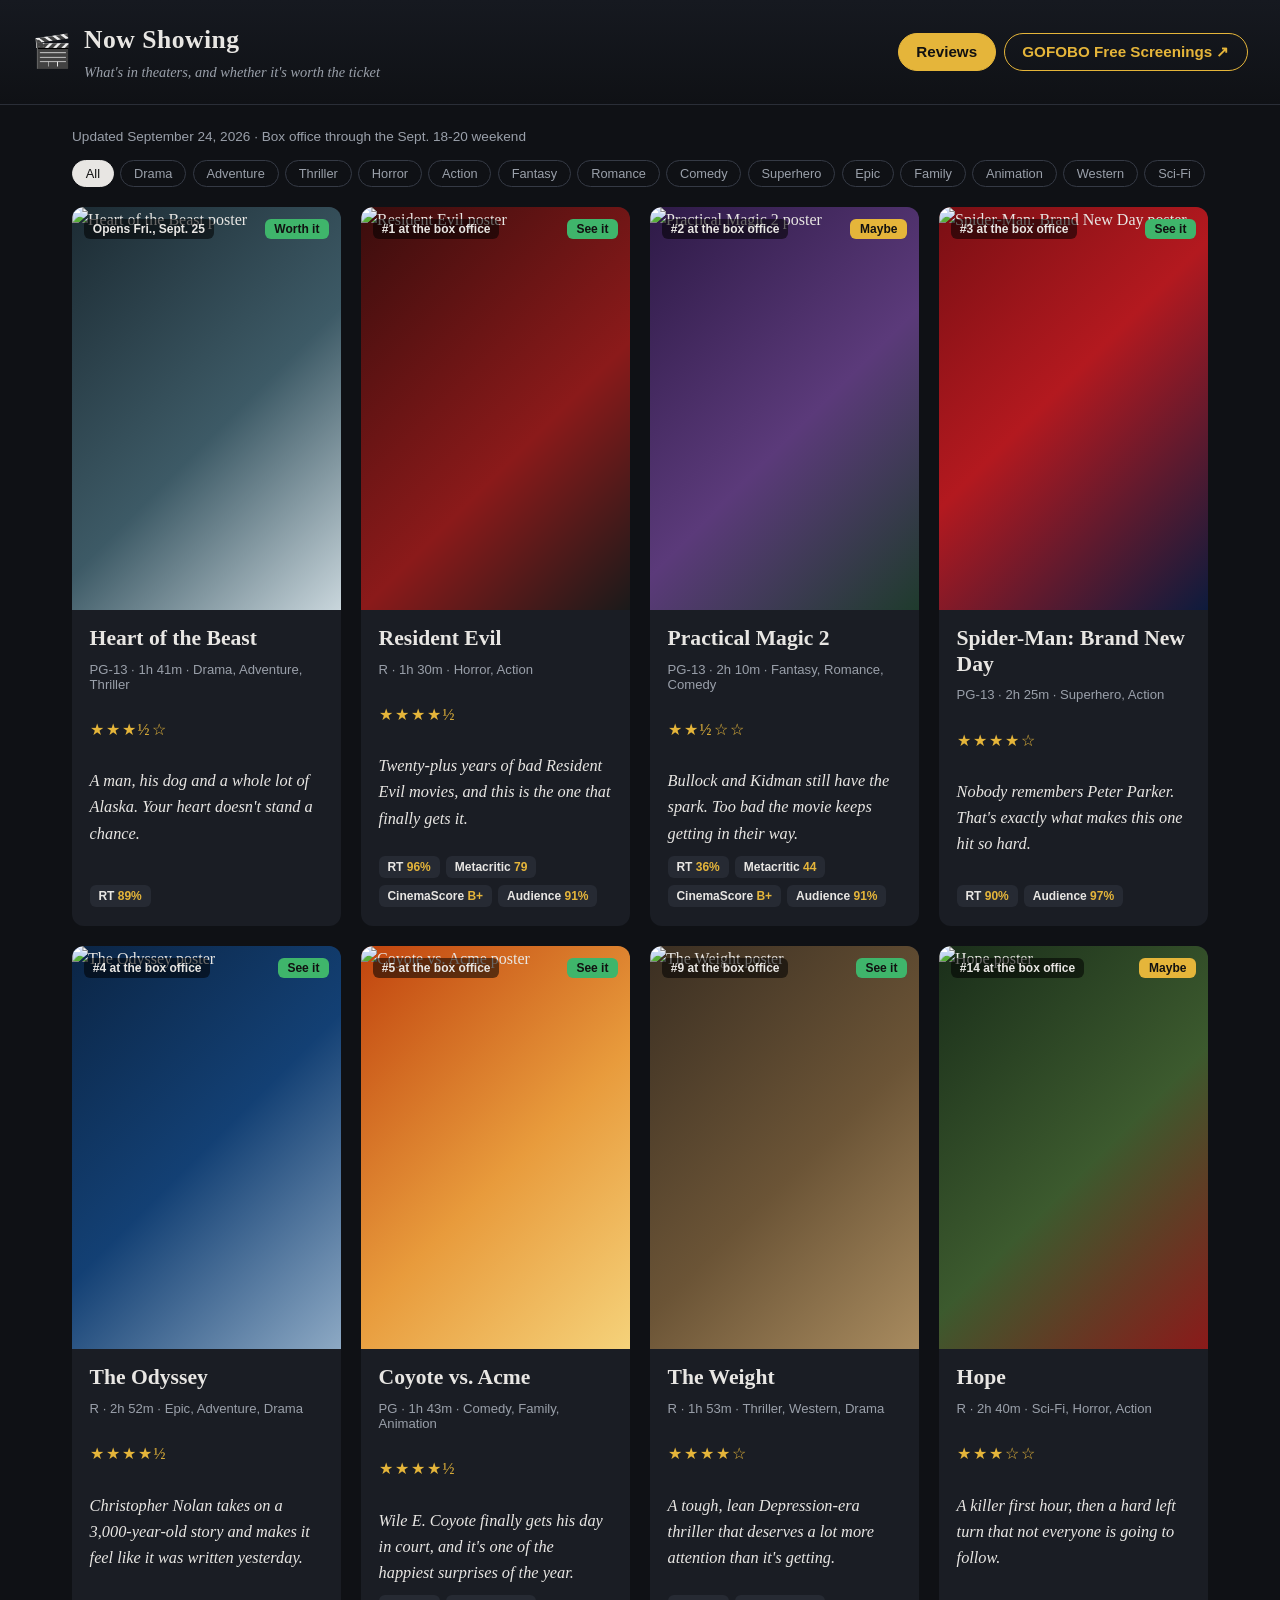
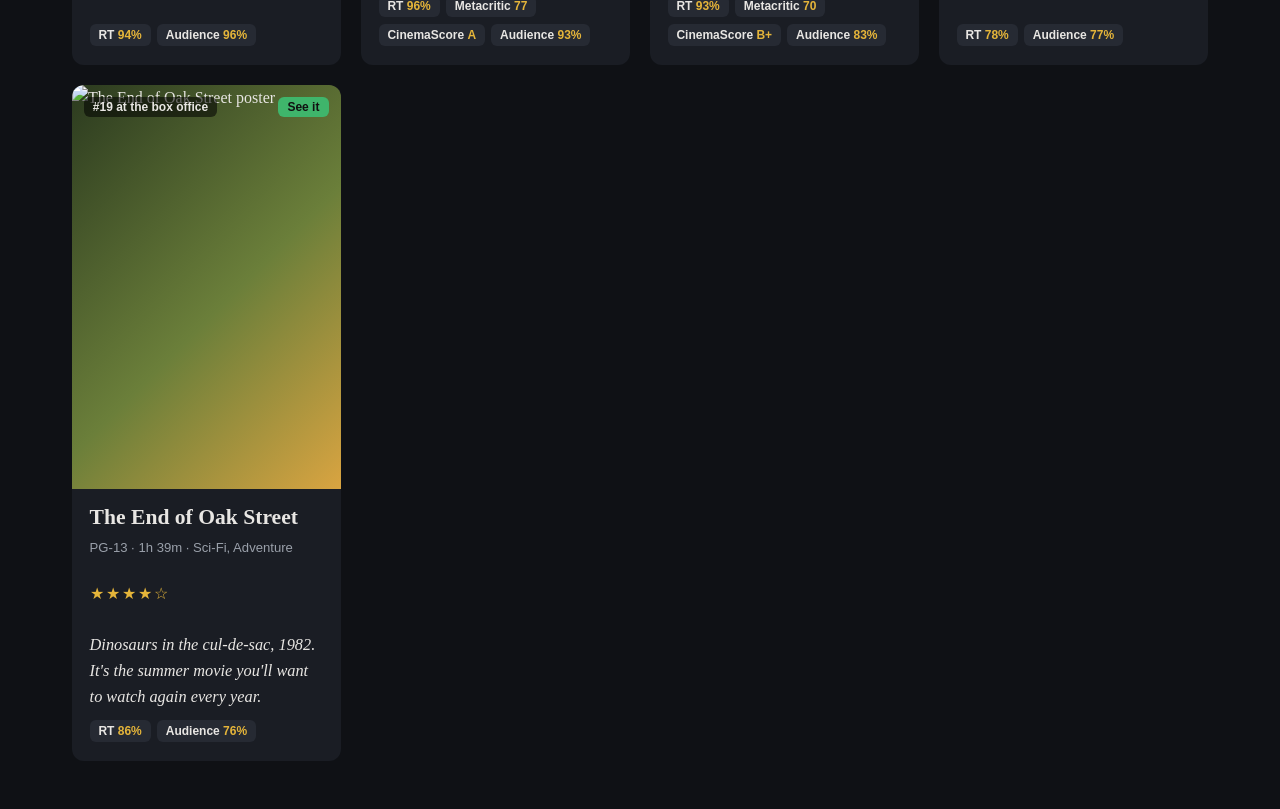
==== index.html @ aa7a4dc7 "Add files via upload" ====
<!DOCTYPE html>
<html lang="en">
<head>
  <meta charset="UTF-8">
  <meta name="viewport" content="width=device-width, initial-scale=1.0">
  <title>Now Showing - Movie Reviews</title>
  <link rel="stylesheet" href="styles.css">
</head>
<body>
  <header class="site-header">
    <div class="brand">
      <span class="brand-mark">&#127916;</span>
      <div>
        <h1>Now Showing</h1>
        <p class="tagline">What's in theaters, and whether it's worth the ticket</p>
      </div>
    </div>
    <nav class="tabs" id="tabs">
      <button class="tab active" data-tab="reviews">Reviews</button>
      <a class="tab tab-link" href="https://gofobo.com/main/local_screenings"
         target="_blank" rel="noopener">GOFOBO Free Screenings &#8599;</a>
    </nav>
  </header>

  <main>
    <section id="panel-reviews" class="panel active">
      <div class="toolbar">
        <p class="updated" id="updated"></p>
        <div class="filters" id="filters"></div>
      </div>
      <div class="grid" id="grid"></div>
    </section>
  </main>

  <div class="modal" id="modal" hidden>
    <div class="modal-backdrop" data-close></div>
    <article class="modal-body" role="dialog" aria-modal="true" aria-labelledby="modal-title">
      <button class="modal-close" data-close aria-label="Close">&times;</button>
      <div id="modal-content"></div>
    </article>
  </div>


  <script src="reviews.js"></script>
  <script src="app.js"></script>
</body>
</html>
---- styles.css ----
:root {
  --bg: #0f1115;
  --card: #1a1d24;
  --card-hover: #22262f;
  --text: #e8e6e3;
  --muted: #9aa0aa;
  --accent: #e5b53a;
  --good: #3fb56b;
  --mixed: #e5b53a;
  --bad: #d9534f;
  --radius: 12px;
}

* { box-sizing: border-box; }

body {
  margin: 0;
  background: var(--bg);
  color: var(--text);
  font-family: Georgia, "Times New Roman", serif;
  line-height: 1.6;
}

.site-header {
  display: flex;
  flex-wrap: wrap;
  align-items: center;
  justify-content: space-between;
  gap: 1rem;
  padding: 1.25rem 2rem;
  border-bottom: 1px solid #2a2e37;
  background: linear-gradient(180deg, #161920, var(--bg));
  position: sticky;
  top: 0;
  z-index: 10;
}

.brand { display: flex; align-items: center; gap: .75rem; }
.brand-mark { font-size: 2rem; }
.brand h1 { margin: 0; font-size: 1.6rem; letter-spacing: .5px; }
.tagline { margin: 0; color: var(--muted); font-size: .9rem; font-style: italic; }

.tabs { display: flex; gap: .5rem; }
.tab {
  font: 600 .95rem "Segoe UI", Arial, sans-serif;
  padding: .55rem 1.1rem;
  border-radius: 999px;
  border: 1px solid #353a45;
  background: transparent;
  color: var(--text);
  cursor: pointer;
  text-decoration: none;
}
.tab:hover { border-color: var(--accent); }
.tab.active { background: var(--accent); color: #111; border-color: var(--accent); }
.tab-link { border-color: var(--accent); color: var(--accent); }

main { max-width: 1200px; margin: 0 auto; padding: 1.5rem 2rem 3rem; }

.toolbar {
  display: flex; flex-wrap: wrap; justify-content: space-between; align-items: center;
  gap: 1rem; margin-bottom: 1.25rem;
}
.updated { margin: 0; color: var(--muted); font: .85rem "Segoe UI", Arial, sans-serif; }
.filters { display: flex; flex-wrap: wrap; gap: .4rem; }
.filter {
  font: .8rem "Segoe UI", Arial, sans-serif;
  padding: .3rem .8rem; border-radius: 999px;
  border: 1px solid #353a45; background: transparent; color: var(--muted); cursor: pointer;
}
.filter.active { color: #111; background: var(--text); border-color: var(--text); }

.grid {
  display: grid;
  grid-template-columns: repeat(auto-fill, minmax(240px, 1fr));
  gap: 1.25rem;
}

.card {
  background: var(--card);
  border-radius: var(--radius);
  overflow: hidden;
  cursor: pointer;
  transition: transform .15s ease, background .15s ease;
  display: flex; flex-direction: column;
}
.card:hover { transform: translateY(-3px); background: var(--card-hover); }

.card-poster {
  aspect-ratio: 2 / 3;
  position: relative;
  overflow: hidden;
}
.card-poster img { width: 100%; height: 100%; object-fit: cover; display: block; }
.card-body h2 { margin: 0; font-size: 1.35rem; line-height: 1.2; }
.rank {
  position: absolute; top: .75rem; left: .75rem;
  font: 700 .75rem "Segoe UI", Arial, sans-serif;
  background: rgba(0,0,0,.55); padding: .2rem .55rem; border-radius: 6px;
}
.verdict-pill {
  position: absolute; top: .75rem; right: .75rem;
  font: 700 .75rem "Segoe UI", Arial, sans-serif;
  padding: .2rem .6rem; border-radius: 6px; color: #111;
}
.v-good { background: var(--good); }
.v-mixed { background: var(--mixed); }
.v-bad { background: var(--bad); color: #fff; }

.card-body { padding: 1rem 1.1rem 1.2rem; display: flex; flex-direction: column; gap: .6rem; flex: 1; }
.meta { margin: 0; color: var(--muted); font: .82rem "Segoe UI", Arial, sans-serif; }
.headline { margin: 0; font-style: italic; font-size: 1.02rem; }
.stars { color: var(--accent); letter-spacing: 2px; }
.scores { display: flex; flex-wrap: wrap; gap: .4rem; margin-top: auto; }
.score {
  font: 600 .75rem "Segoe UI", Arial, sans-serif;
  background: #262a33; padding: .25rem .55rem; border-radius: 6px;
}
.score b { color: var(--accent); }

/* Modal */
.modal { position: fixed; inset: 0; z-index: 50; display: flex; align-items: flex-start; justify-content: center; overflow-y: auto; padding: 3rem 1rem; }
.modal[hidden] { display: none; }
.modal-backdrop { position: fixed; inset: 0; background: rgba(0,0,0,.75); }
.modal-body {
  position: relative; max-width: 760px; width: 100%;
  background: var(--card); border-radius: var(--radius); overflow: hidden;
}
.modal-close {
  position: absolute; top: .6rem; right: .8rem; z-index: 2;
  background: rgba(0,0,0,.5); color: #fff; border: 0; border-radius: 50%;
  width: 2.2rem; height: 2.2rem; font-size: 1.4rem; cursor: pointer;
}
.review-banner { padding: 2rem; display: flex; gap: 1.5rem; align-items: flex-end; }
.review-poster { width: 160px; border-radius: 8px; box-shadow: 0 6px 20px rgba(0,0,0,.5); flex-shrink: 0; }
.rank-inline { margin: 0 0 .3rem; font: 700 .75rem "Segoe UI", Arial, sans-serif; text-transform: uppercase; letter-spacing: 1px; color: #ddd; }
.review-banner h2 { margin: 0 0 .3rem; font-size: 2.1rem; text-shadow: 0 2px 10px rgba(0,0,0,.6); }
.review-content { padding: 1.5rem 2rem 2rem; }
.review-content p { margin: 0 0 1.1rem; font-size: 1.08rem; }
.review-content h3 { font: 700 .8rem "Segoe UI", Arial, sans-serif; text-transform: uppercase; letter-spacing: 1px; color: var(--muted); margin: 1.8rem 0 .6rem; }
.facts { display: grid; grid-template-columns: max-content 1fr; gap: .3rem 1rem; font: .9rem "Segoe UI", Arial, sans-serif; }
.facts dt { color: var(--muted); }
.facts dd { margin: 0; }
.bottom-line {
  border-left: 4px solid var(--accent);
  padding: .8rem 1rem; background: #20242c; border-radius: 0 8px 8px 0;
  font-size: 1.05rem;
}

@media (max-width: 600px) {
  .site-header, main { padding-left: 1rem; padding-right: 1rem; }
  .review-content, .review-banner { padding-left: 1.2rem; padding-right: 1.2rem; }
  .review-banner { flex-direction: column; align-items: flex-start; }
  .review-poster { width: 120px; }
}
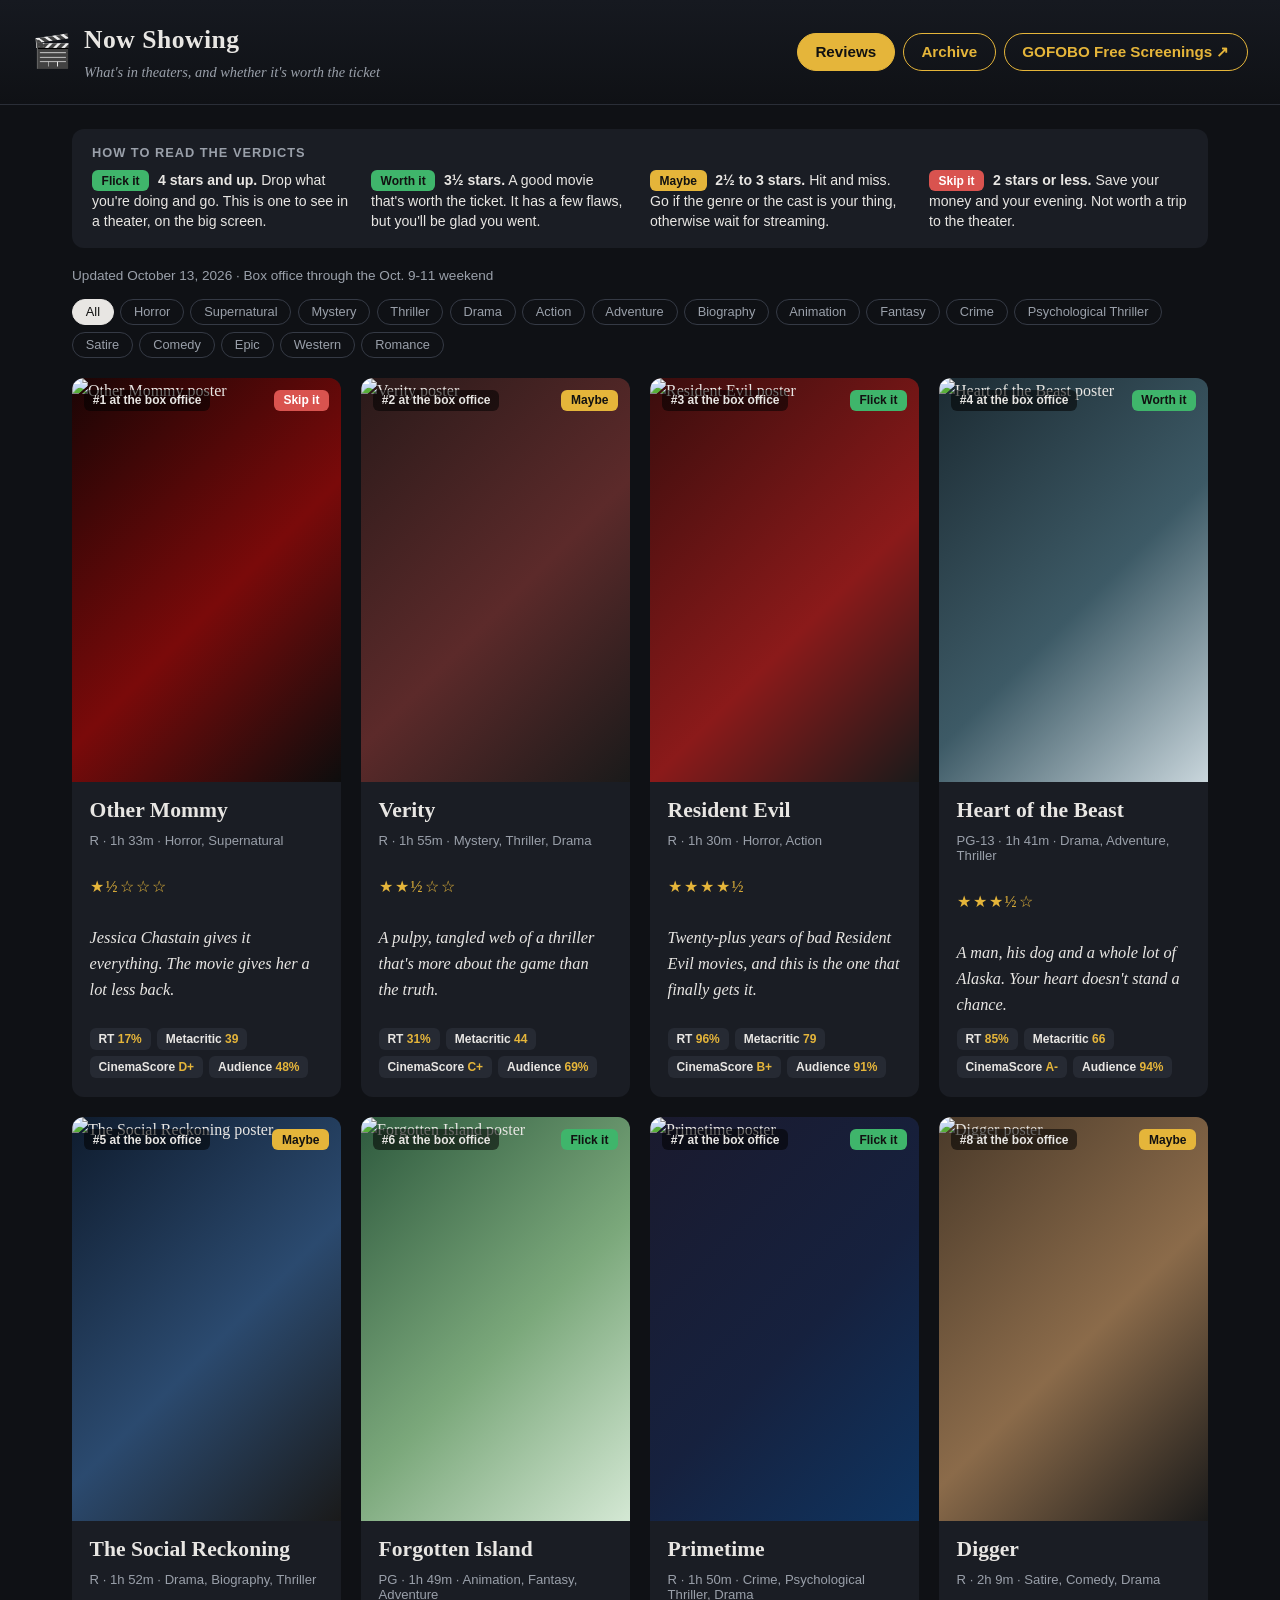
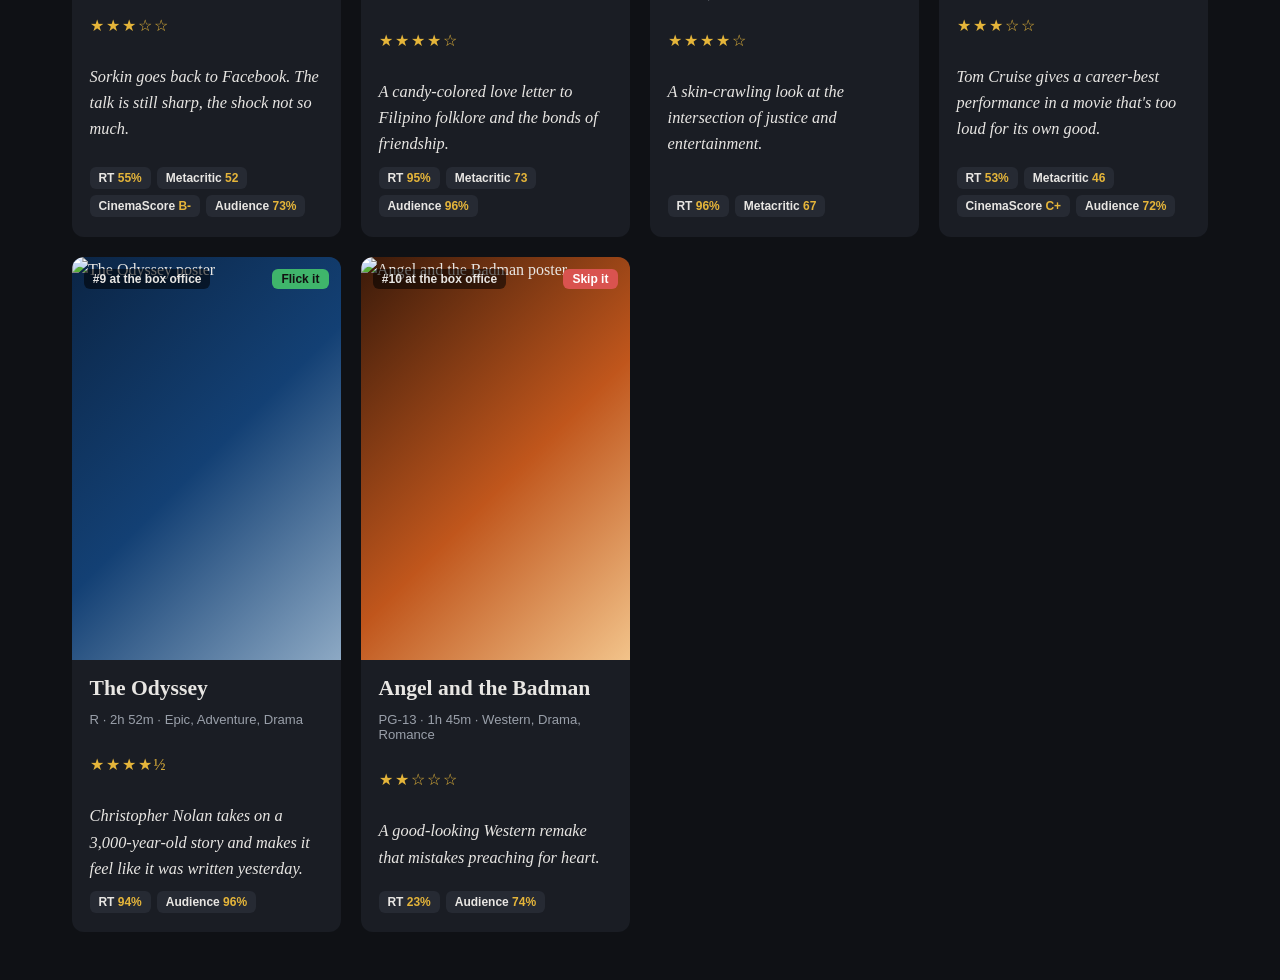
==== commit 980b4945: "Add files via upload" ====
--- a/index.html
+++ b/index.html
@@ -17,6 +17,7 @@
     </div>
     <nav class="tabs" id="tabs">
       <button class="tab active" data-tab="reviews">Reviews</button>
+      <a class="tab tab-link" href="archive.html">Archive</a>
       <a class="tab tab-link" href="https://gofobo.com/main/local_screenings"
          target="_blank" rel="noopener">GOFOBO Free Screenings &#8599;</a>
     </nav>
@@ -24,6 +25,15 @@
 
   <main>
     <section id="panel-reviews" class="panel active">
+      <div class="legend" aria-label="What the verdicts mean">
+        <p class="legend-title">How to read the verdicts</p>
+        <ul class="legend-list">
+          <li><span class="verdict-pill v-good">Flick it</span> <b>4 stars and up.</b> Drop what you're doing and go. This is one to see in a theater, on the big screen.</li>
+          <li><span class="verdict-pill v-good">Worth it</span> <b>3&frac12; stars.</b> A good movie that's worth the ticket. It has a few flaws, but you'll be glad you went.</li>
+          <li><span class="verdict-pill v-mixed">Maybe</span> <b>2&frac12; to 3 stars.</b> Hit and miss. Go if the genre or the cast is your thing, otherwise wait for streaming.</li>
+          <li><span class="verdict-pill v-bad">Skip it</span> <b>2 stars or less.</b> Save your money and your evening. Not worth a trip to the theater.</li>
+        </ul>
+      </div>
       <div class="toolbar">
         <p class="updated" id="updated"></p>
         <div class="filters" id="filters"></div>
--- a/styles.css
+++ b/styles.css
@@ -153,3 +153,19 @@
   .review-banner { flex-direction: column; align-items: flex-start; }
   .review-poster { width: 120px; }
 }
+
+/* Verdict key */
+.legend {
+  background: var(--card); border-radius: var(--radius);
+  padding: 1rem 1.25rem; margin-bottom: 1.25rem;
+}
+.legend-title {
+  margin: 0 0 .6rem; color: var(--muted);
+  font: 700 .8rem "Segoe UI", Arial, sans-serif; text-transform: uppercase; letter-spacing: 1px;
+}
+.legend-list {
+  list-style: none; margin: 0; padding: 0;
+  display: grid; grid-template-columns: repeat(auto-fit, minmax(240px, 1fr)); gap: .75rem 1.25rem;
+  font: .88rem "Segoe UI", Arial, sans-serif; line-height: 1.45;
+}
+.legend-list .verdict-pill { position: static; display: inline-block; margin-right: .3rem; }
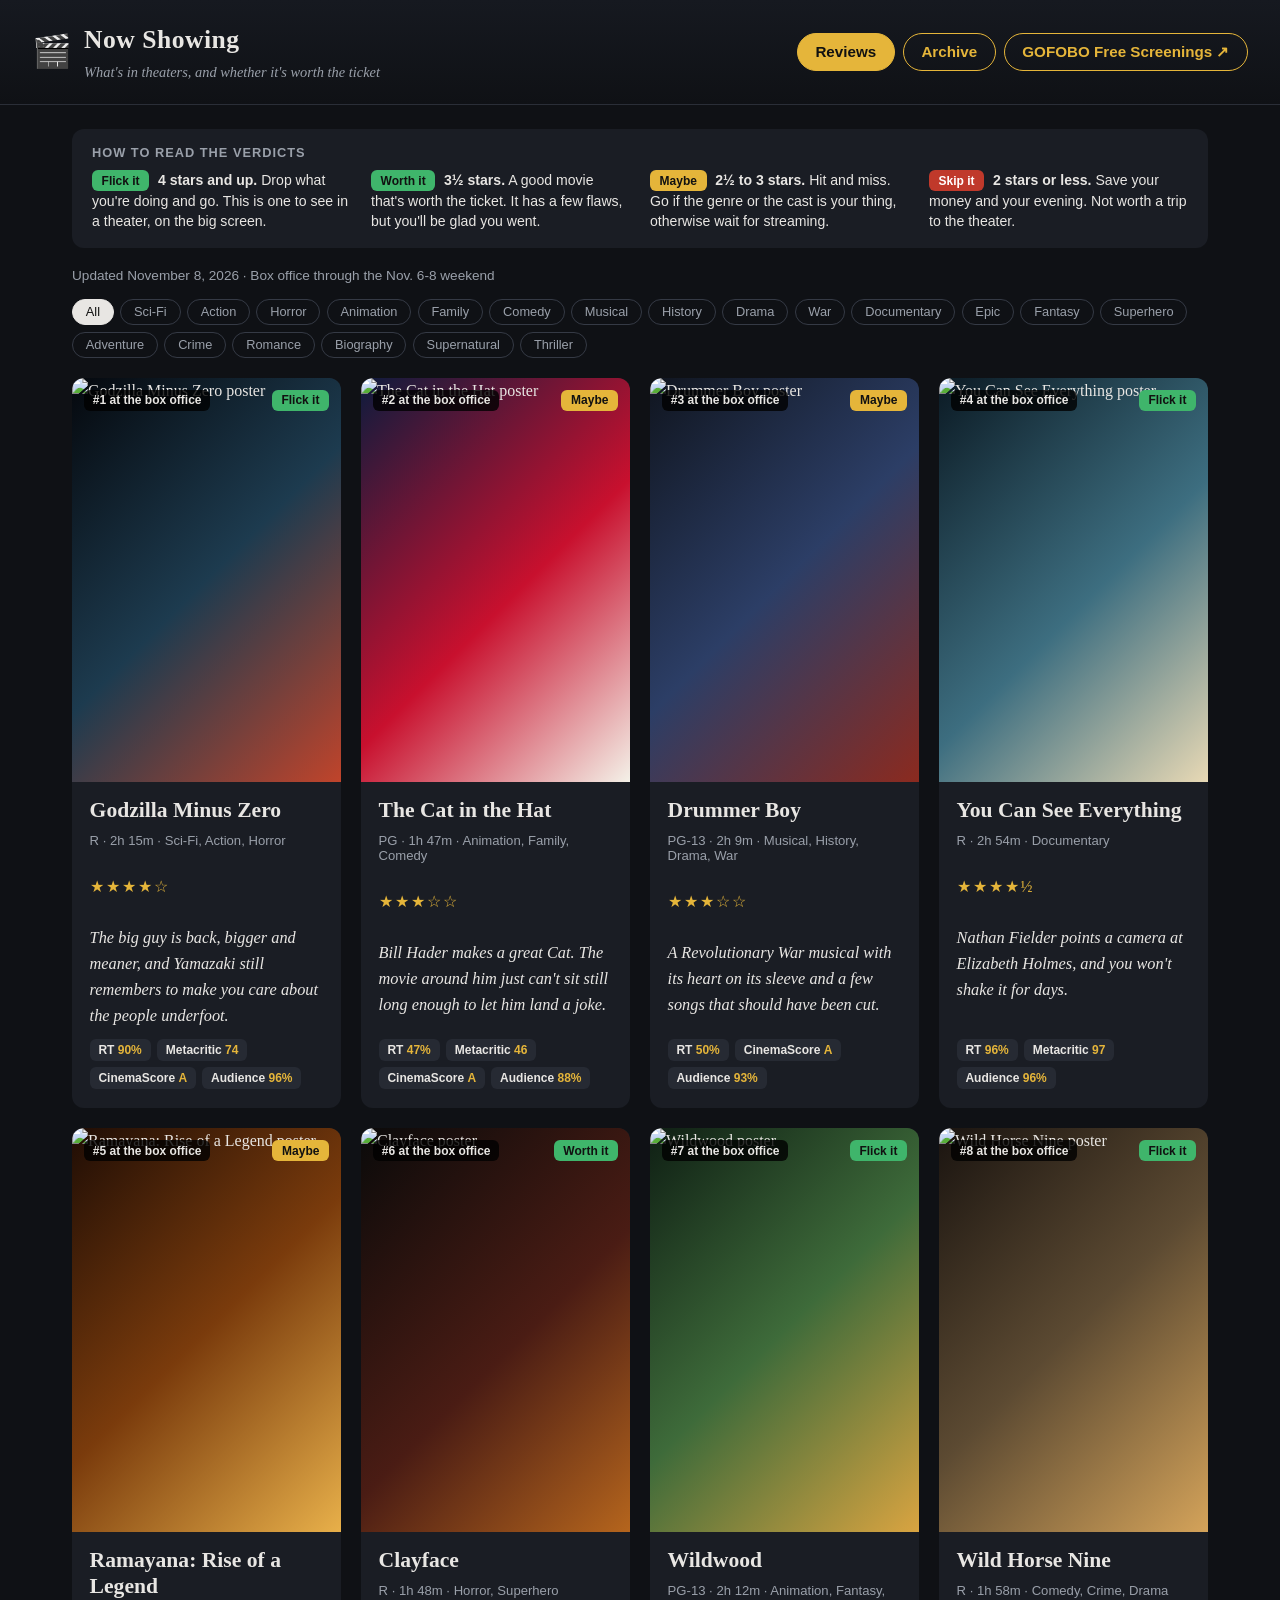
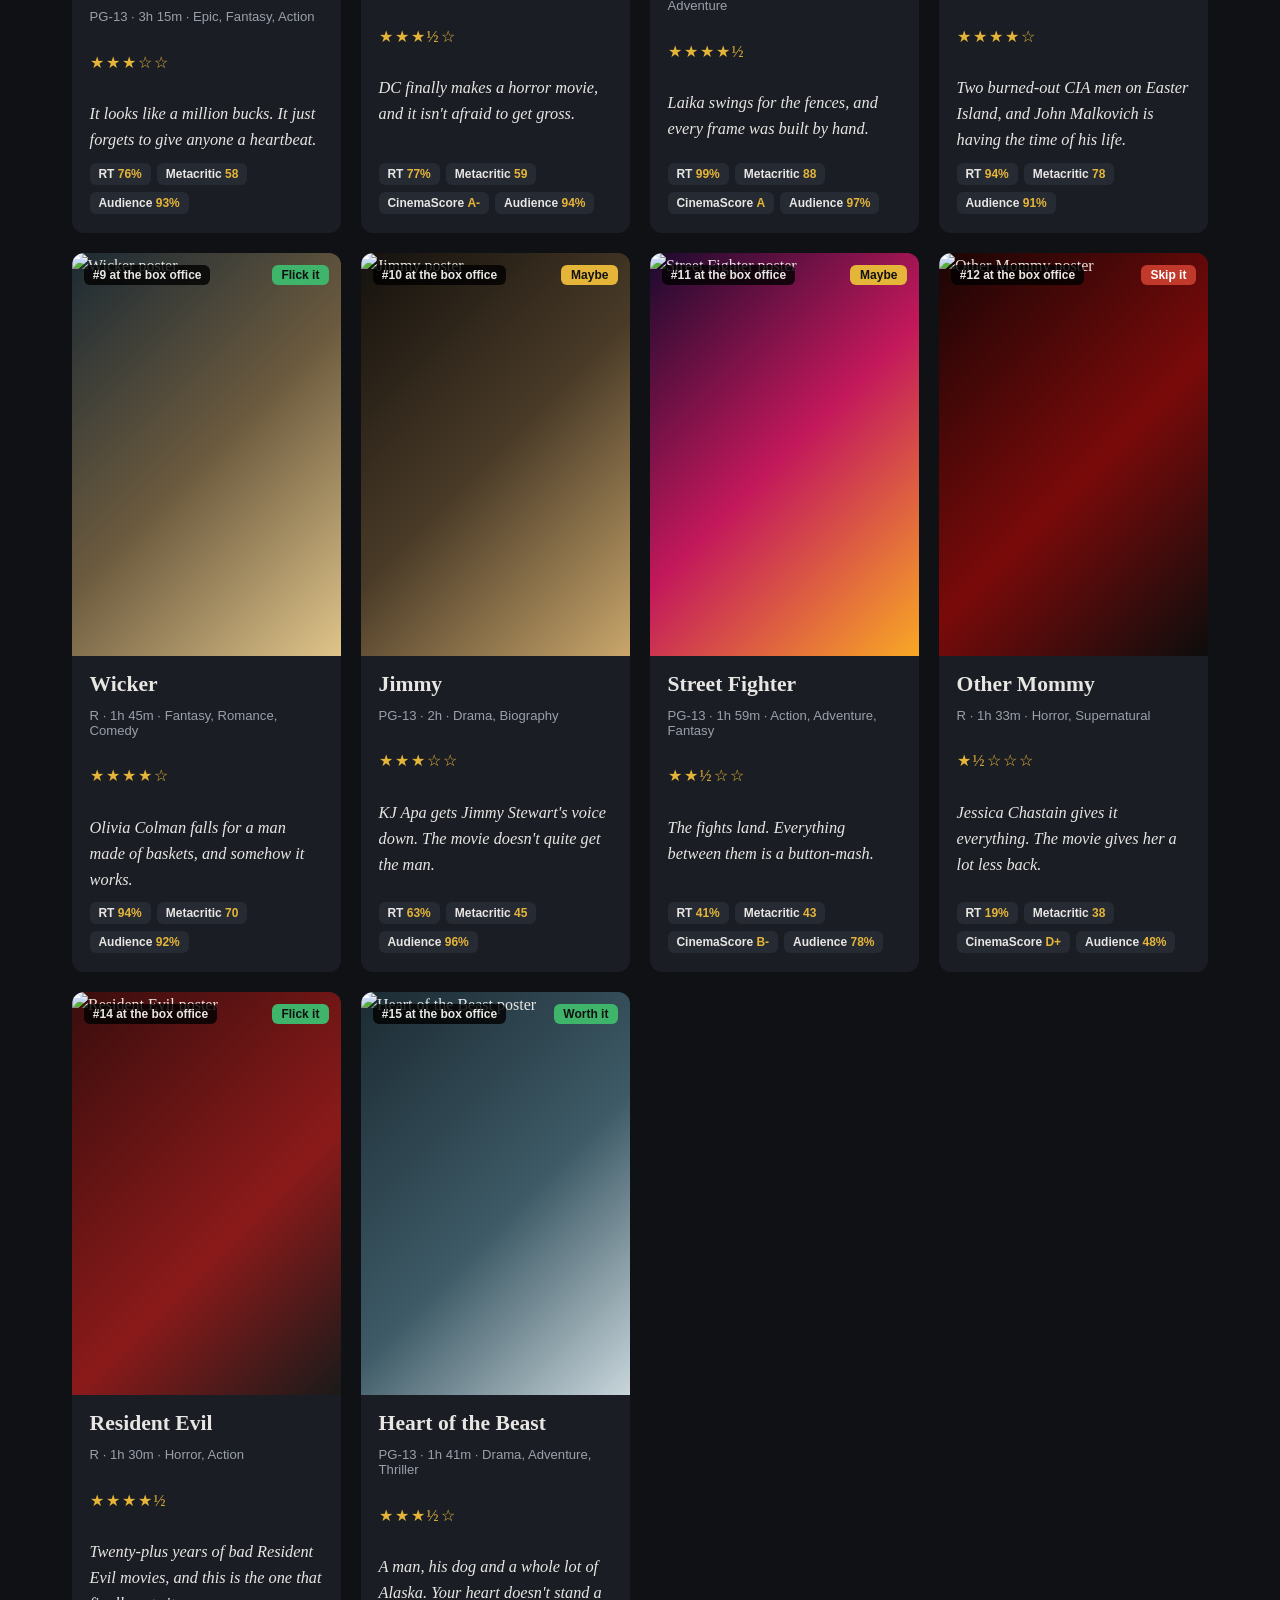
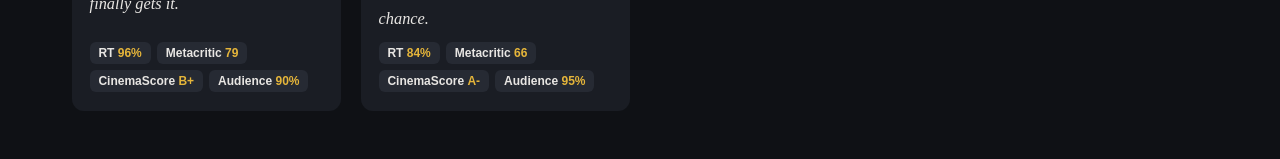
==== commit 622089fd: "Add files via upload" ====
--- a/index.html
+++ b/index.html
@@ -7,49 +7,49 @@
   <link rel="stylesheet" href="styles.css">
 </head>
 <body>
+  <a class="skip-link" href="#main">Skip to main content</a>
+
   <header class="site-header">
     <div class="brand">
-      <span class="brand-mark">&#127916;</span>
+      <span class="brand-mark" aria-hidden="true">&#127916;</span>
       <div>
         <h1>Now Showing</h1>
         <p class="tagline">What's in theaters, and whether it's worth the ticket</p>
       </div>
     </div>
-    <nav class="tabs" id="tabs">
-      <button class="tab active" data-tab="reviews">Reviews</button>
+    <nav class="tabs" aria-label="Main">
+      <a class="tab active" href="index.html" aria-current="page">Reviews</a>
       <a class="tab tab-link" href="archive.html">Archive</a>
       <a class="tab tab-link" href="https://gofobo.com/main/local_screenings"
-         target="_blank" rel="noopener">GOFOBO Free Screenings &#8599;</a>
+         target="_blank" rel="noopener">GOFOBO Free Screenings <span aria-hidden="true">&#8599;</span><span class="visually-hidden">(opens in a new tab)</span></a>
     </nav>
   </header>
 
-  <main>
-    <section id="panel-reviews" class="panel active">
-      <div class="legend" aria-label="What the verdicts mean">
-        <p class="legend-title">How to read the verdicts</p>
-        <ul class="legend-list">
-          <li><span class="verdict-pill v-good">Flick it</span> <b>4 stars and up.</b> Drop what you're doing and go. This is one to see in a theater, on the big screen.</li>
-          <li><span class="verdict-pill v-good">Worth it</span> <b>3&frac12; stars.</b> A good movie that's worth the ticket. It has a few flaws, but you'll be glad you went.</li>
-          <li><span class="verdict-pill v-mixed">Maybe</span> <b>2&frac12; to 3 stars.</b> Hit and miss. Go if the genre or the cast is your thing, otherwise wait for streaming.</li>
-          <li><span class="verdict-pill v-bad">Skip it</span> <b>2 stars or less.</b> Save your money and your evening. Not worth a trip to the theater.</li>
-        </ul>
-      </div>
-      <div class="toolbar">
-        <p class="updated" id="updated"></p>
-        <div class="filters" id="filters"></div>
-      </div>
-      <div class="grid" id="grid"></div>
+  <main id="main" tabindex="-1">
+    <section class="legend" aria-labelledby="legend-title">
+      <h2 class="legend-title" id="legend-title">How to read the verdicts</h2>
+      <ul class="legend-list">
+        <li><span class="verdict-pill v-good">Flick it</span> <b>4 stars and up.</b> Drop what you're doing and go. This is one to see in a theater, on the big screen.</li>
+        <li><span class="verdict-pill v-good">Worth it</span> <b>3&frac12; stars.</b> A good movie that's worth the ticket. It has a few flaws, but you'll be glad you went.</li>
+        <li><span class="verdict-pill v-mixed">Maybe</span> <b>2&frac12; to 3 stars.</b> Hit and miss. Go if the genre or the cast is your thing, otherwise wait for streaming.</li>
+        <li><span class="verdict-pill v-bad">Skip it</span> <b>2 stars or less.</b> Save your money and your evening. Not worth a trip to the theater.</li>
+      </ul>
     </section>
+    <div class="toolbar">
+      <p class="updated" id="updated"></p>
+      <div class="filters" id="filters" role="group" aria-label="Filter by genre"></div>
+    </div>
+    <p class="visually-hidden" id="results-status" role="status" aria-live="polite"></p>
+    <ul class="grid" id="grid" aria-label="Movie reviews"></ul>
   </main>
 
   <div class="modal" id="modal" hidden>
     <div class="modal-backdrop" data-close></div>
-    <article class="modal-body" role="dialog" aria-modal="true" aria-labelledby="modal-title">
-      <button class="modal-close" data-close aria-label="Close">&times;</button>
+    <div class="modal-body" role="dialog" aria-modal="true" aria-labelledby="modal-title">
+      <button type="button" class="modal-close" data-close><span aria-hidden="true">&times;</span><span class="visually-hidden">Close review</span></button>
       <div id="modal-content"></div>
-    </article>
+    </div>
   </div>
-
 
   <script src="reviews.js"></script>
   <script src="app.js"></script>
--- a/styles.css
+++ b/styles.css
@@ -1,158 +1,189 @@
-:root {
-  --bg: #0f1115;
-  --card: #1a1d24;
-  --card-hover: #22262f;
-  --text: #e8e6e3;
-  --muted: #9aa0aa;
-  --accent: #e5b53a;
-  --good: #3fb56b;
-  --mixed: #e5b53a;
-  --bad: #d9534f;
-  --radius: 12px;
-}
-
-* { box-sizing: border-box; }
-
-body {
-  margin: 0;
-  background: var(--bg);
-  color: var(--text);
-  font-family: Georgia, "Times New Roman", serif;
-  line-height: 1.6;
-}
-
-.site-header {
-  display: flex;
-  flex-wrap: wrap;
-  align-items: center;
-  justify-content: space-between;
-  gap: 1rem;
-  padding: 1.25rem 2rem;
-  border-bottom: 1px solid #2a2e37;
-  background: linear-gradient(180deg, #161920, var(--bg));
-  position: sticky;
-  top: 0;
-  z-index: 10;
-}
-
-.brand { display: flex; align-items: center; gap: .75rem; }
-.brand-mark { font-size: 2rem; }
-.brand h1 { margin: 0; font-size: 1.6rem; letter-spacing: .5px; }
-.tagline { margin: 0; color: var(--muted); font-size: .9rem; font-style: italic; }
-
-.tabs { display: flex; gap: .5rem; }
-.tab {
-  font: 600 .95rem "Segoe UI", Arial, sans-serif;
-  padding: .55rem 1.1rem;
-  border-radius: 999px;
-  border: 1px solid #353a45;
-  background: transparent;
-  color: var(--text);
-  cursor: pointer;
-  text-decoration: none;
-}
-.tab:hover { border-color: var(--accent); }
-.tab.active { background: var(--accent); color: #111; border-color: var(--accent); }
-.tab-link { border-color: var(--accent); color: var(--accent); }
-
-main { max-width: 1200px; margin: 0 auto; padding: 1.5rem 2rem 3rem; }
-
-.toolbar {
-  display: flex; flex-wrap: wrap; justify-content: space-between; align-items: center;
-  gap: 1rem; margin-bottom: 1.25rem;
-}
-.updated { margin: 0; color: var(--muted); font: .85rem "Segoe UI", Arial, sans-serif; }
-.filters { display: flex; flex-wrap: wrap; gap: .4rem; }
-.filter {
-  font: .8rem "Segoe UI", Arial, sans-serif;
-  padding: .3rem .8rem; border-radius: 999px;
-  border: 1px solid #353a45; background: transparent; color: var(--muted); cursor: pointer;
-}
-.filter.active { color: #111; background: var(--text); border-color: var(--text); }
-
-.grid {
-  display: grid;
-  grid-template-columns: repeat(auto-fill, minmax(240px, 1fr));
-  gap: 1.25rem;
-}
-
-.card {
-  background: var(--card);
-  border-radius: var(--radius);
-  overflow: hidden;
-  cursor: pointer;
-  transition: transform .15s ease, background .15s ease;
-  display: flex; flex-direction: column;
-}
-.card:hover { transform: translateY(-3px); background: var(--card-hover); }
-
-.card-poster {
-  aspect-ratio: 2 / 3;
-  position: relative;
-  overflow: hidden;
-}
-.card-poster img { width: 100%; height: 100%; object-fit: cover; display: block; }
-.card-body h2 { margin: 0; font-size: 1.35rem; line-height: 1.2; }
-.rank {
-  position: absolute; top: .75rem; left: .75rem;
-  font: 700 .75rem "Segoe UI", Arial, sans-serif;
-  background: rgba(0,0,0,.55); padding: .2rem .55rem; border-radius: 6px;
-}
-.verdict-pill {
-  position: absolute; top: .75rem; right: .75rem;
-  font: 700 .75rem "Segoe UI", Arial, sans-serif;
-  padding: .2rem .6rem; border-radius: 6px; color: #111;
-}
-.v-good { background: var(--good); }
-.v-mixed { background: var(--mixed); }
-.v-bad { background: var(--bad); color: #fff; }
-
-.card-body { padding: 1rem 1.1rem 1.2rem; display: flex; flex-direction: column; gap: .6rem; flex: 1; }
-.meta { margin: 0; color: var(--muted); font: .82rem "Segoe UI", Arial, sans-serif; }
-.headline { margin: 0; font-style: italic; font-size: 1.02rem; }
-.stars { color: var(--accent); letter-spacing: 2px; }
-.scores { display: flex; flex-wrap: wrap; gap: .4rem; margin-top: auto; }
-.score {
-  font: 600 .75rem "Segoe UI", Arial, sans-serif;
-  background: #262a33; padding: .25rem .55rem; border-radius: 6px;
-}
-.score b { color: var(--accent); }
-
-/* Modal */
-.modal { position: fixed; inset: 0; z-index: 50; display: flex; align-items: flex-start; justify-content: center; overflow-y: auto; padding: 3rem 1rem; }
-.modal[hidden] { display: none; }
-.modal-backdrop { position: fixed; inset: 0; background: rgba(0,0,0,.75); }
-.modal-body {
-  position: relative; max-width: 760px; width: 100%;
-  background: var(--card); border-radius: var(--radius); overflow: hidden;
-}
-.modal-close {
-  position: absolute; top: .6rem; right: .8rem; z-index: 2;
-  background: rgba(0,0,0,.5); color: #fff; border: 0; border-radius: 50%;
-  width: 2.2rem; height: 2.2rem; font-size: 1.4rem; cursor: pointer;
-}
-.review-banner { padding: 2rem; display: flex; gap: 1.5rem; align-items: flex-end; }
-.review-poster { width: 160px; border-radius: 8px; box-shadow: 0 6px 20px rgba(0,0,0,.5); flex-shrink: 0; }
-.rank-inline { margin: 0 0 .3rem; font: 700 .75rem "Segoe UI", Arial, sans-serif; text-transform: uppercase; letter-spacing: 1px; color: #ddd; }
-.review-banner h2 { margin: 0 0 .3rem; font-size: 2.1rem; text-shadow: 0 2px 10px rgba(0,0,0,.6); }
-.review-content { padding: 1.5rem 2rem 2rem; }
-.review-content p { margin: 0 0 1.1rem; font-size: 1.08rem; }
-.review-content h3 { font: 700 .8rem "Segoe UI", Arial, sans-serif; text-transform: uppercase; letter-spacing: 1px; color: var(--muted); margin: 1.8rem 0 .6rem; }
-.facts { display: grid; grid-template-columns: max-content 1fr; gap: .3rem 1rem; font: .9rem "Segoe UI", Arial, sans-serif; }
-.facts dt { color: var(--muted); }
-.facts dd { margin: 0; }
-.bottom-line {
-  border-left: 4px solid var(--accent);
-  padding: .8rem 1rem; background: #20242c; border-radius: 0 8px 8px 0;
-  font-size: 1.05rem;
-}
-
-@media (max-width: 600px) {
-  .site-header, main { padding-left: 1rem; padding-right: 1rem; }
-  .review-content, .review-banner { padding-left: 1.2rem; padding-right: 1.2rem; }
-  .review-banner { flex-direction: column; align-items: flex-start; }
-  .review-poster { width: 120px; }
-}
+:root {
+  --bg: #0f1115;
+  --card: #1a1d24;
+  --card-hover: #22262f;
+  --text: #e8e6e3;
+  --muted: #9aa0aa;
+  --accent: #e5b53a;
+  --good: #3fb56b;
+  --mixed: #e5b53a;
+  --bad: #c0392b; /* darkened from #d9534f so white pill text meets 4.5:1 */
+  --radius: 12px;
+}
+
+* { box-sizing: border-box; }
+
+/* Keep focused items from scrolling under the sticky header. */
+html { scroll-padding-top: 8rem; }
+@media (max-width: 600px), (max-height: 500px) { html { scroll-padding-top: 1rem; } }
+
+body {
+  margin: 0;
+  background: var(--bg);
+  color: var(--text);
+  font-family: Georgia, "Times New Roman", serif;
+  line-height: 1.6;
+}
+
+.site-header {
+  display: flex;
+  flex-wrap: wrap;
+  align-items: center;
+  justify-content: space-between;
+  gap: 1rem;
+  padding: 1.25rem 2rem;
+  border-bottom: 1px solid #2a2e37;
+  background: linear-gradient(180deg, #161920, var(--bg));
+  position: sticky;
+  top: 0;
+  z-index: 10;
+}
+
+/* The sticky header would cover most of the screen when zoomed or on small/short screens. */
+@media (max-width: 600px), (max-height: 500px) {
+  .site-header { position: static; }
+}
+
+.brand { display: flex; align-items: center; gap: .75rem; }
+.brand-mark { font-size: 2rem; }
+.brand h1 { margin: 0; font-size: 1.6rem; letter-spacing: .5px; }
+.tagline { margin: 0; color: var(--muted); font-size: .9rem; font-style: italic; }
+
+.tabs { display: flex; flex-wrap: wrap; gap: .5rem; }
+.tab {
+  font: 600 .95rem "Segoe UI", Arial, sans-serif;
+  padding: .55rem 1.1rem;
+  border-radius: 999px;
+  border: 1px solid #353a45;
+  background: transparent;
+  color: var(--text);
+  cursor: pointer;
+  text-decoration: none;
+}
+.tab:hover { border-color: var(--accent); }
+.tab.active { background: var(--accent); color: #111; border-color: var(--accent); }
+.tab-link { border-color: var(--accent); color: var(--accent); }
+
+main { max-width: 1200px; margin: 0 auto; padding: 1.5rem 2rem 3rem; }
+
+.toolbar {
+  display: flex; flex-wrap: wrap; justify-content: space-between; align-items: center;
+  gap: 1rem; margin-bottom: 1.25rem;
+}
+.updated { margin: 0; color: var(--muted); font: .85rem "Segoe UI", Arial, sans-serif; }
+.filters { display: flex; flex-wrap: wrap; gap: .4rem; }
+.filter {
+  font: .8rem "Segoe UI", Arial, sans-serif;
+  padding: .3rem .8rem; border-radius: 999px;
+  border: 1px solid #353a45; background: transparent; color: var(--muted); cursor: pointer;
+}
+.filter.active { color: #111; background: var(--text); border-color: var(--text); }
+
+.grid {
+  list-style: none; margin: 0; padding: 0;
+  display: grid;
+  grid-template-columns: repeat(auto-fill, minmax(240px, 1fr));
+  gap: 1.25rem;
+}
+
+.card {
+  background: var(--card);
+  border-radius: var(--radius);
+  overflow: hidden;
+  cursor: pointer;
+  transition: transform .15s ease, background .15s ease;
+  display: flex; flex-direction: column;
+  position: relative;
+}
+.card > article { display: flex; flex-direction: column; flex: 1; }
+
+/* The title is a real button; its ::after stretches over the whole card so the card stays clickable. */
+.card-link {
+  font: inherit; color: inherit; background: none; border: 0; padding: 0; margin: 0;
+  text-align: left; cursor: pointer;
+}
+.card-link::after { content: ""; position: absolute; inset: 0; z-index: 1; border-radius: var(--radius); }
+.card-link:focus, .card-link:focus-visible { outline: none; box-shadow: none; } /* the ring is drawn on ::after around the whole card */
+/* Two-tone ring (gold + black) so it stays visible over any poster. */
+.card-link:focus-visible::after { box-shadow: inset 0 0 0 3px var(--accent), inset 0 0 0 6px #000; }
+.card:hover { transform: translateY(-3px); background: var(--card-hover); }
+
+.card-poster {
+  aspect-ratio: 2 / 3;
+  position: relative;
+  overflow: hidden;
+}
+.card-poster img { width: 100%; height: 100%; object-fit: cover; display: block; }
+.card-body h2 { margin: 0; font-size: 1.35rem; line-height: 1.2; }
+.rank {
+  position: absolute; top: .75rem; left: .75rem;
+  font: 700 .75rem "Segoe UI", Arial, sans-serif;
+  background: rgba(0,0,0,.8); color: var(--text); padding: .2rem .55rem; border-radius: 6px;
+}
+.verdict-pill {
+  position: absolute; top: .75rem; right: .75rem;
+  font: 700 .75rem "Segoe UI", Arial, sans-serif;
+  padding: .2rem .6rem; border-radius: 6px; color: #111;
+}
+.v-good { background: var(--good); }
+.v-mixed { background: var(--mixed); }
+.v-bad { background: var(--bad); color: #fff; }
+
+.card-body { padding: 1rem 1.1rem 1.2rem; display: flex; flex-direction: column; gap: .6rem; flex: 1; }
+.meta { margin: 0; color: var(--muted); font: .82rem "Segoe UI", Arial, sans-serif; }
+.headline { margin: 0; font-style: italic; font-size: 1.02rem; }
+.stars { color: var(--accent); letter-spacing: 2px; }
+.scores { list-style: none; padding: 0; margin: auto 0 0; display: flex; flex-wrap: wrap; gap: .4rem; }
+.score {
+  font: 600 .75rem "Segoe UI", Arial, sans-serif;
+  background: #262a33; padding: .25rem .55rem; border-radius: 6px;
+}
+.score b { color: var(--accent); }
+
+/* Modal */
+.modal { position: fixed; inset: 0; z-index: 50; display: flex; align-items: flex-start; justify-content: center; overflow-y: auto; padding: 3rem 1rem; }
+.modal[hidden] { display: none; }
+.modal-backdrop { position: fixed; inset: 0; background: rgba(0,0,0,.75); }
+.modal-body {
+  position: relative; max-width: 760px; width: 100%;
+  background: var(--card); border-radius: var(--radius); overflow: hidden;
+}
+.modal-close {
+  position: absolute; top: .6rem; right: .8rem; z-index: 2;
+  background: rgba(0,0,0,.8); color: #fff; border: 1px solid rgba(255,255,255,.6); border-radius: 50%;
+  width: 2.2rem; height: 2.2rem; font-size: 1.4rem; cursor: pointer;
+}
+.review-banner { padding: 2rem; display: flex; gap: 1.5rem; align-items: flex-end; }
+.review-poster { width: 160px; border-radius: 8px; box-shadow: 0 6px 20px rgba(0,0,0,.5); flex-shrink: 0; }
+.rank-inline { margin: 0 0 .3rem; font: 700 .75rem "Segoe UI", Arial, sans-serif; text-transform: uppercase; letter-spacing: 1px; color: #ddd; }
+.review-info {
+  background: rgba(0,0,0,.78); padding: .9rem 1.1rem; border-radius: 8px;
+} /* dark panel keeps banner text readable on light gradients */
+.review-meta { color: #ddd; }
+.review-verdict { margin: .4rem 0 0; }
+.review-verdict .verdict-pill { position: static; display: inline-block; }
+.review-content .review-headline { font-size: 1.2rem; }
+#modal-title:focus { outline: none; }
+.review-banner h2 { margin: 0 0 .3rem; font-size: 2.1rem; text-shadow: 0 2px 10px rgba(0,0,0,.6); }
+.review-content { padding: 1.5rem 2rem 2rem; }
+.review-content p { margin: 0 0 1.1rem; font-size: 1.08rem; }
+.review-content h3 { font: 700 .8rem "Segoe UI", Arial, sans-serif; text-transform: uppercase; letter-spacing: 1px; color: var(--muted); margin: 1.8rem 0 .6rem; }
+.facts { display: grid; grid-template-columns: max-content 1fr; gap: .3rem 1rem; font: .9rem "Segoe UI", Arial, sans-serif; }
+.facts dt { color: var(--muted); }
+.facts dd { margin: 0; }
+.bottom-line {
+  border-left: 4px solid var(--accent);
+  padding: .8rem 1rem; background: #20242c; border-radius: 0 8px 8px 0;
+  font-size: 1.05rem;
+}
+.review-content .bottom-line { margin: 0; }
+
+@media (max-width: 600px) {
+  .site-header, main { padding-left: 1rem; padding-right: 1rem; }
+  .review-content, .review-banner { padding-left: 1.2rem; padding-right: 1.2rem; }
+  .review-banner { flex-direction: column; align-items: flex-start; }
+  .review-poster { width: 120px; }
+}
 
 /* Verdict key */
 .legend {
@@ -169,3 +200,37 @@
   font: .88rem "Segoe UI", Arial, sans-serif; line-height: 1.45;
 }
 .legend-list .verdict-pill { position: static; display: inline-block; margin-right: .3rem; }
+
+/* Accessibility helpers */
+.visually-hidden {
+  position: absolute !important; width: 1px; height: 1px; padding: 0; margin: -1px;
+  overflow: hidden; clip: rect(0, 0, 0, 0); white-space: nowrap; border: 0;
+}
+.skip-link {
+  position: absolute; left: 1rem; top: -100px; z-index: 100;
+  background: var(--accent); color: #111; padding: .6rem 1rem; border-radius: 6px;
+  font: 700 .95rem "Segoe UI", Arial, sans-serif; text-decoration: none;
+}
+.skip-link:focus { top: 1rem; }
+main:focus { outline: none; }
+abbr[title] { text-decoration: none; }
+
+/* Two-tone ring: the black halo fills the offset gap so the ring contrasts with light and dark backgrounds alike. */
+a:focus-visible, button:focus-visible {
+  outline: 3px solid var(--accent);
+  outline-offset: 2px;
+  box-shadow: 0 0 0 2px #000;
+}
+.tab.active:focus-visible, .filter.active:focus-visible, .skip-link:focus-visible { outline-color: #fff; }
+
+@media (prefers-reduced-motion: reduce) {
+  .card { transition: none; }
+  .card:hover { transform: none; }
+}
+
+/* Windows High Contrast / forced colors: keep pills and chips visible as outlined boxes. */
+@media (forced-colors: active) {
+  .card-link:focus-visible::after { outline: 3px solid Highlight; outline-offset: -3px; }
+  .verdict-pill, .rank, .score, .filter, .tab, .review-info { border: 1px solid CanvasText; }
+  .filter.active, .tab.active { outline: 2px solid Highlight; }
+}
